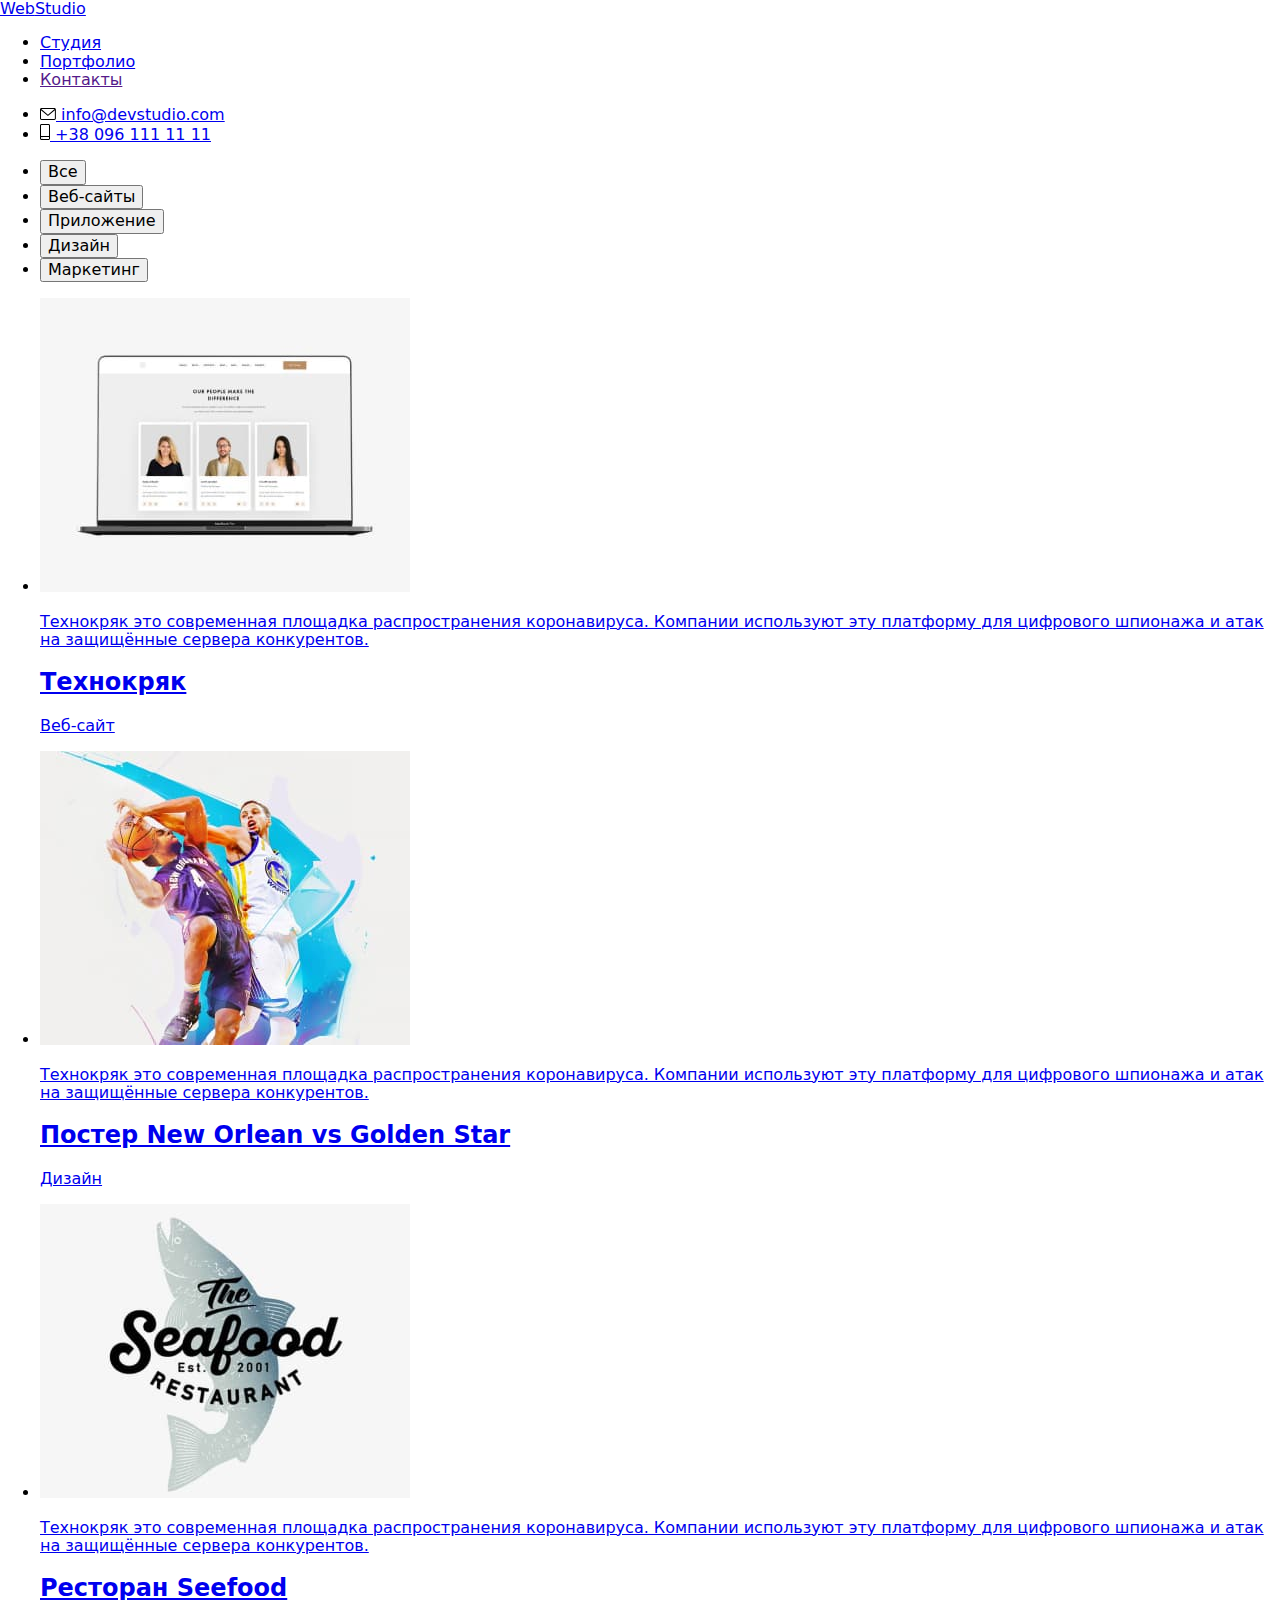
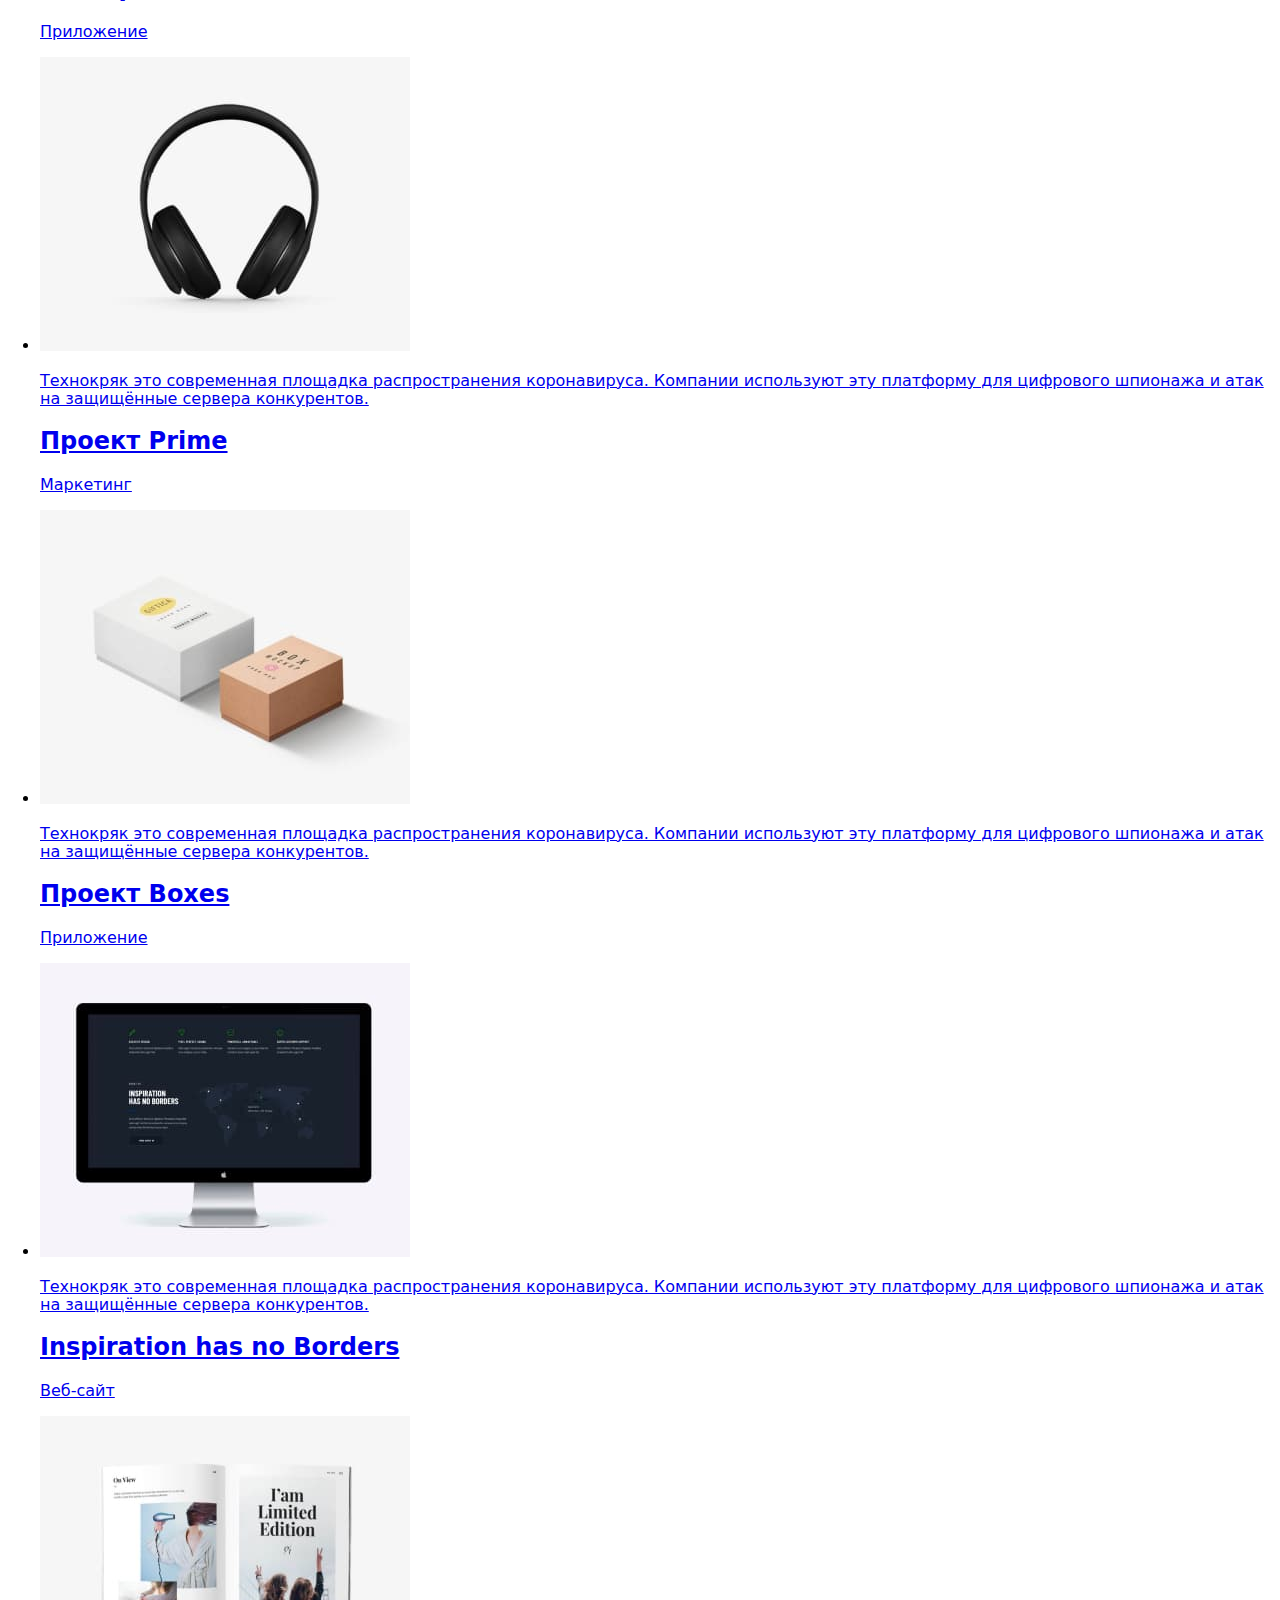
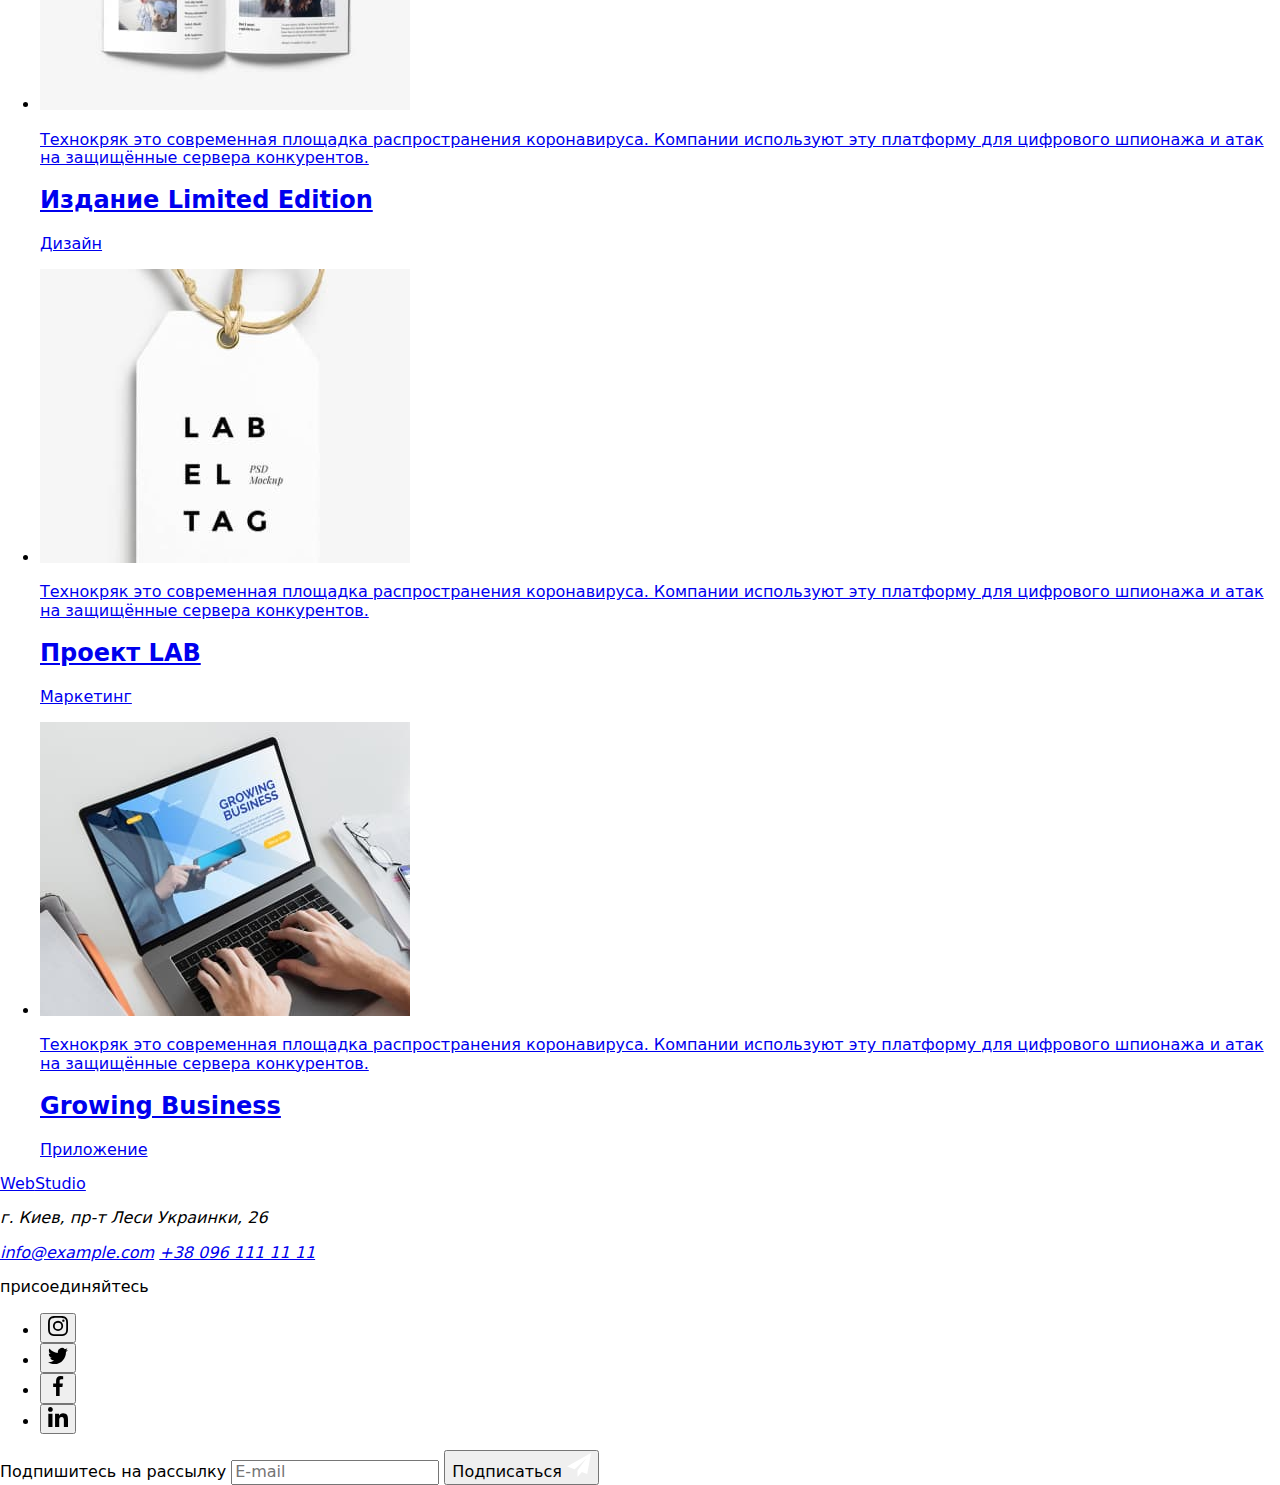
==== portfolio.html @ 0423c8b6 "1" ====
<!DOCTYPE html>
<html lang="ru">

<head>
    <meta charset="UTF-8">
    <meta http-equiv="X-UA-Compatible" content="IE=edge">
    <meta name="viewport" content="width=device-width, initial-scale=1.0">
    <title>WebStudio</title>
    <link rel="preconnect" href="https://fonts.gstatic.com">
    <link href="https://fonts.googleapis.com/css2?family=Raleway:wght@700&family=Roboto:wght@400;500;700;900&display=swap"
        rel="stylesheet">
    <link rel="stylesheet" href="https://cdnjs.cloudflare.com/ajax/libs/modern-normalize/1.0.0/modern-normalize.min.css">
    <link rel="stylesheet" href="./css/style.css">
</head>

<body>
    <!-- Шапка сайта -->
    <header class="page-header">
        <div class="container flex">
            <a class="logo" href="./index.html" lang="en">Web<span>Studio</span></a>
            <nav class="main-nav">
                <ul class="list site-nav flex">
                    <li class="item"><a class="link" href="./index.html">Студия</a></li>
                    <li class="item"><a class="link current" href="./portfolio.html">Портфолио</a></li>
                    <li class="item"><a class="link" href="">Контакты</a></li>
                </ul>
    
            </nav>
            <ul class="list contact-nav flex">
                <li class="item">
                    <a class="link link-contact" href="mailto:info@devstudio.com">
                        <svg class="contact-icon" width="16px" height="12px">
                            <use href="./images/icons.svg#icon-envelope"></use>
                        </svg>
                        info@devstudio.com
                    </a>
                </li>
                <li class="item">
                    <a class="link link-contact" href="tel:+380961111111">
                        <svg class="contact-icon" width="10px" height="16px">
                            <use href="./images/icons.svg#icon-smartphone"></use>
                        </svg>
                        +38 096 111 11 11
                    </a>
                </li>
            </ul>
        </div>
    </header>

        <!-- главная страница -->
        <main>
            <section class="section section-portfolio">
                <div class="container">
                    <h1 hidden>Наше портфолио</h1>
                    <ul class="list btn-list">
                        <li class="item">
                            <button class="btn" type="button">Все</button>
                        </li>
                        <li class="item">
                            <button class="btn" type="button">Веб-сайты</button>
                        </li>
                        <li class="item">
                            <button class="btn" type="button">Приложение</button>
                        </li>
                        <li class="item">
                            <button class="btn" type="button">Дизайн</button>
                        </li>
                        <li class="item">
                            <button class="btn" type="button">Маркетинг</button>
                        </li>
                    </ul>
                    <ul class="list portfolio-list">
                        <li class="item">
                            <div class="portfolio-list-item">
                                <a class="link" href="#">
                                    <div class="portfolio-image">
                                        <img src="./images/portfolio/website1.jpg" alt="Веб-сайт Технокряк" width="370" height="294">
                                        <p class="text-works-transcriptions">Технокряк это современная площадка распространения коронавируса. Компании
                                            используют эту платформу для цифрового
                                            шпионажа и атак на защищённые сервера конкурентов.</p>
                                    </div>
                                    <h2 class="title-works">Технокряк</h2>
                                    <p class="text-works">Веб-сайт</p>
                                </a>
                            </div>
                        </li>
                        <li class="item">
                            <div class="portfolio-list-item">
                                <a class="link" href="#">
                                    <div class="portfolio-image">
                                        <img class="portfolio-image" src="./images/portfolio/website2.jpg" alt="Постер New Orlean vs Golden Star" width="370" height="294">
                                        <p class="text-works-transcriptions">Технокряк это современная площадка распространения коронавируса. Компании
                                            используют эту платформу для цифрового
                                            шпионажа и атак на защищённые сервера конкурентов.</p>
                                    </div>
                                    <h2 class="title-works">Постер New Orlean vs Golden Star</h2>
                                    <p class="text-works">Дизайн</p>
                                </a>
                            </div>
                        </li>
                        <li class="item">
                            <div class="portfolio-list-item">
                                <a class="link" href="#">
                                    <div class="portfolio-image">
                                        <img class="portfolio-image" src="./images/portfolio/website3.jpg" alt="Приложение для ресторана Seefood" width="370" height="294">
                                        <p class="text-works-transcriptions">Технокряк это современная площадка распространения коронавируса. Компании
                                            используют эту платформу для цифрового
                                            шпионажа и атак на защищённые сервера конкурентов.</p>
                                    </div>
                                    <h2 class="title-works">Ресторан Seefood</h2>
                                    <p class="text-works">Приложение</p>
                                </a>
                            </div>
                        </li>
                        <li class="item">
                            <div class="portfolio-list-item">
                                <a class="link" href="#">
                                    <div class="portfolio-image">
                                        <img class="portfolio-image" src="./images/portfolio/website4.jpg" alt="Проект Prime" width="370" height="294">
                                        <p class="text-works-transcriptions">Технокряк это современная площадка распространения коронавируса. Компании
                                            используют эту платформу для цифрового
                                            шпионажа и атак на защищённые сервера конкурентов.</p>
                                    </div>
                                    <h2 class="title-works">Проект Prime</h2>
                                    <p class="text-works">Маркетинг</p>
                                </a>
                            </div>
                        </li>
                        <li class="item">
                            <div class="portfolio-list-item">
                                <a class="link" href="#">
                                    <div class="portfolio-image">
                                        <img class="portfolio-image" src="./images/portfolio/website5.jpg" alt="Проект Boxes" width="370" height="294">
                                        <p class="text-works-transcriptions">Технокряк это современная площадка распространения коронавируса. Компании
                                            используют эту платформу для цифрового
                                            шпионажа и атак на защищённые сервера конкурентов.</p>
                                    </div>
                                    <h2 class="title-works">Проект Boxes</h2>
                                    <p class="text-works">Приложение</p>
                                </a>
                            </div>
                        </li>
                        <li class="item">
                            <div class="portfolio-list-item">
                                <a class="link" href="#">
                                    <div class="portfolio-image">
                                        <img class="portfolio-image" src="./images/portfolio/website6.jpg" alt="Inspiration has no Borders" width="370" height="294">
                                        <p class="text-works-transcriptions">Технокряк это современная площадка распространения коронавируса. Компании
                                            используют эту платформу для цифрового
                                            шпионажа и атак на защищённые сервера конкурентов.</p>
                                    </div>
                                    <h2 class="title-works">Inspiration has no Borders</h2>
                                    <p class="text-works">Веб-сайт</p>
                                </a>
                            </div>
                        </li>
                        <li class="item">
                            <div class="portfolio-list-item">
                                <a class="link" href="#">
                                    <div class="portfolio-image">
                                        <img class="portfolio-image" src="./images/portfolio/website7.jpg" alt="Издание Limited Edition" width="370" height="294">
                                        <p class="text-works-transcriptions">Технокряк это современная площадка распространения коронавируса. Компании
                                            используют эту платформу для цифрового
                                            шпионажа и атак на защищённые сервера конкурентов.</p>
                                    </div>
                                    <h2 class="title-works">Издание Limited Edition</h2>
                                    <p class="text-works">Дизайн</p>
                                </a>
                            </div>
                        </li>
                        <li class="item">
                            <div class="portfolio-list-item">
                                <a class="link" href="#">
                                    <div class="portfolio-image">
                                        <img class="portfolio-image" src="./images/portfolio/website8.jpg" alt="Проект LAB" width="370" height="294">
                                        <p class="text-works-transcriptions">Технокряк это современная площадка распространения коронавируса. Компании
                                            используют эту платформу для цифрового
                                            шпионажа и атак на защищённые сервера конкурентов.</p>
                                    </div>
                                    <h2 class="title-works">Проект LAB</h2>
                                    <p class="text-works">Маркетинг</p>
                                </a>
                            </div>
                        </li>
                        <li class="item">
                            <div class="portfolio-list-item">
                                <a class="link" href="#">
                                    <div class="portfolio-image">
                                        <img class="portfolio-image" src="./images/portfolio/website9.jpg" alt="Growing Business" width="370" height="294">
                                        <p class="text-works-transcriptions">Технокряк это современная площадка распространения коронавируса. Компании
                                            используют эту платформу для цифрового
                                            шпионажа и атак на защищённые сервера конкурентов.</p>
                                    </div>
                                    <h2 class="title-works">Growing Business</h2>
                                    <p class="text-works">Приложение</p>
                                </a>
                            </div>
                        </li>
                    </ul>
                </div>
            </section>

        </main>
        <!-- Футер -->
        <footer class="footer">
            <div class="container footer-container">
                <div class="footer-contact">
                    <a class="logo logo-footer" href="./index.html" lang="en">Web<span>Studio</span></a>
                    <address class="footer-address">
                        <p class="address">г. Киев, пр-т Леси Украинки, 26 </p>
                        <a class="link link-contact" href="mailto:info@example.com">info@example.com</a>
                        <a class="link link-contact" href="tel:+380961111111">+38 096 111 11 11</a>
                    </address>
                </div>
                <div class="footer-social-link">
                    <p class="title">присоединяйтесь</p>
                    <ul class="social-items">
                        <li>
                            <button class="social-links">
                                <svg class="social-link" width="20" height="20">
                                    <use href="./images/icons.svg#icon-instagram"></use>
                                </svg>
                            </button>
                        </li>
                        <li>
                            <button class="social-links">
                                <svg class="social-link" width="20" height="20">
                                    <use href="./images/icons.svg#icon-twitter"></use>
                                </svg>
                            </button>
                        </li>
                        <li>
                            <button class="social-links">
                                <svg class="social-link" width="20" height="20">
                                    <use href="./images/icons.svg#icon-facebook"></use>
                                </svg>
                            </button>
                        </li>
                        <li>
                            <button class="social-links">
                                <svg class="social-link" width="20" height="20">
                                    <use href="./images/icons.svg#icon-linkedin"></use>
                                </svg>
                            </button>
                        </li>
                    </ul>
                </div>
                <form class="footer-form">
                    <label class="label-footer">
                        <span class="footer-form-text">Подпишитесь на рассылку</span>
                        <input type="text" name="subscribe" placeholder="E-mail" class="footer-input">
                    </label>
                    <button type="submit" class="btn footer-btn">
                        
                        <span>Подписаться</span>
                        <svg class="icon-send" width="24" height="24">
                            <use href="./images/icons.svg#iconsend"></use>
                        </svg>
                    
                
                    </button>
                </form>
            </div>
        </footer>
</body>
</html>
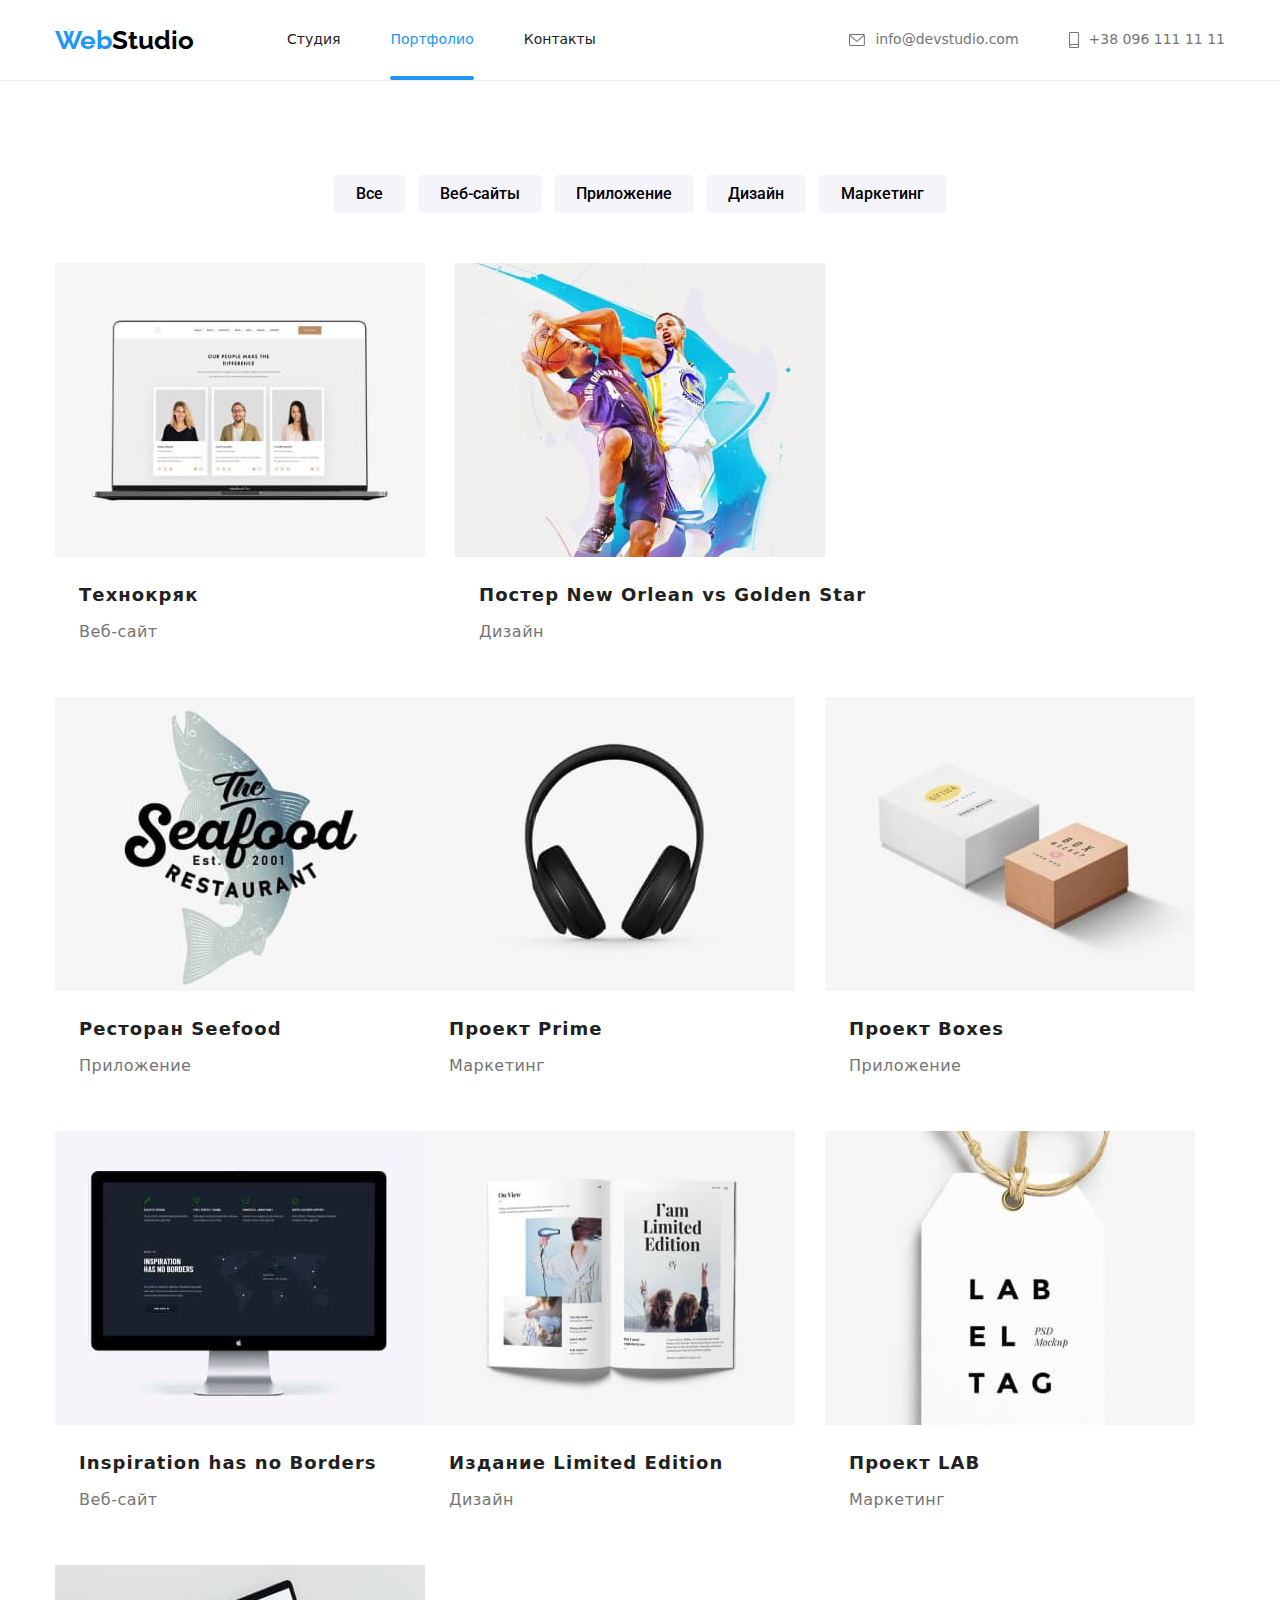
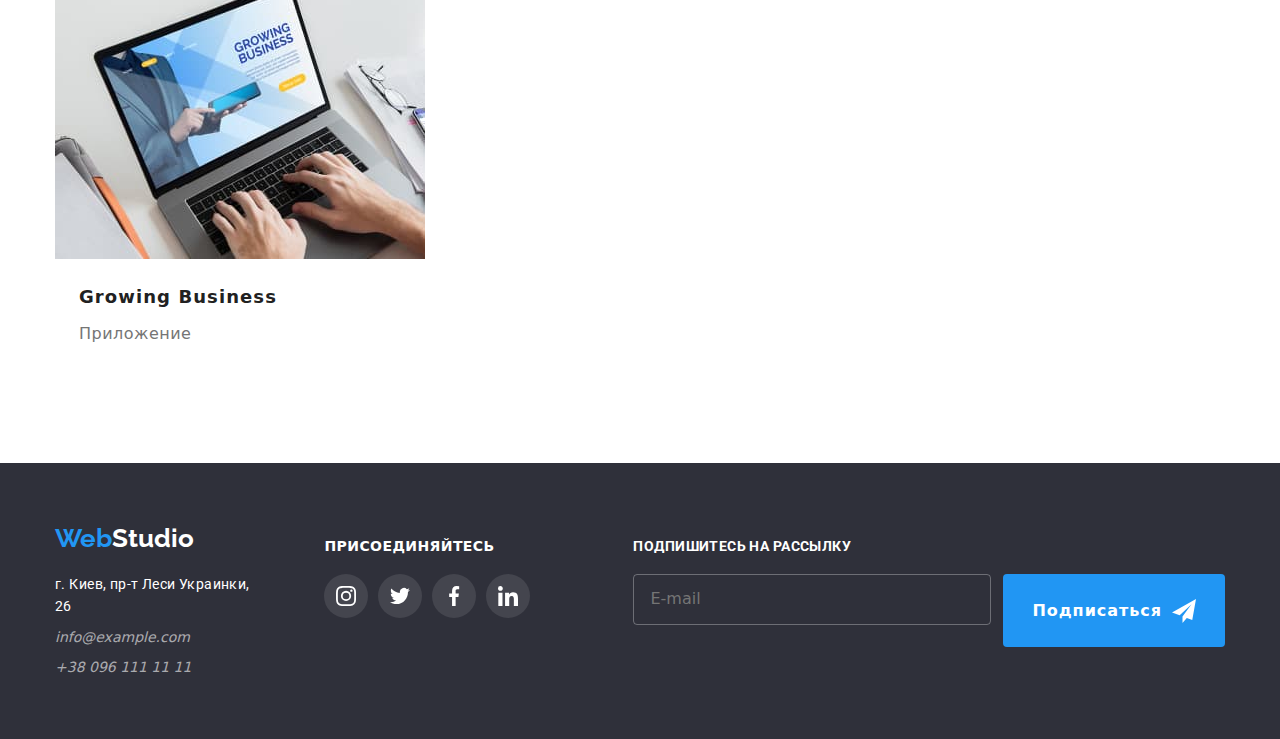
==== commit 5c548ad9: "1" ====
--- a/portfolio.html
+++ b/portfolio.html
@@ -10,34 +10,40 @@
     <link href="https://fonts.googleapis.com/css2?family=Raleway:wght@700&family=Roboto:wght@400;500;700;900&display=swap"
         rel="stylesheet">
     <link rel="stylesheet" href="https://cdnjs.cloudflare.com/ajax/libs/modern-normalize/1.0.0/modern-normalize.min.css">
-    <link rel="stylesheet" href="./css/style.css">
+    <link rel="stylesheet" href="./css/main.min.css">
 </head>
 
 <body>
     <!-- Шапка сайта -->
     <header class="page-header">
-        <div class="container flex">
-            <a class="logo" href="./index.html" lang="en">Web<span>Studio</span></a>
-            <nav class="main-nav">
-                <ul class="list site-nav flex">
-                    <li class="item"><a class="link" href="./index.html">Студия</a></li>
-                    <li class="item"><a class="link current" href="./portfolio.html">Портфолио</a></li>
-                    <li class="item"><a class="link" href="">Контакты</a></li>
+        <div class="container container-flex">
+            <a class="logo" href="./index.html" lang="en">Web<span class="logo__header">Studio</span></a>
+            <nav class="site-nav">
+                <ul class="site-nav__list">
+                    <li class="site-nav__item">
+                        <a class="site-nav__link" href="./index.html">Студия</a>
+                    </li>
+                    <li class="site-nav__item">
+                        <a class="site-nav__link current" href="./portfolio.html">Портфолио</a>
+                    </li>
+                    <li class="site-nav__item">
+                        <a class="site-nav__link" href="">Контакты</a>
+                    </li>
                 </ul>
     
             </nav>
-            <ul class="list contact-nav flex">
-                <li class="item">
-                    <a class="link link-contact" href="mailto:info@devstudio.com">
-                        <svg class="contact-icon" width="16px" height="12px">
+            <ul class="contact-nav">
+                <li class="contact-nav__item">
+                    <a class="contact-nav__link" href="mailto:info@devstudio.com">
+                        <svg class="contact-nav__icon" width="16px" height="12px">
                             <use href="./images/icons.svg#icon-envelope"></use>
                         </svg>
                         info@devstudio.com
                     </a>
                 </li>
-                <li class="item">
-                    <a class="link link-contact" href="tel:+380961111111">
-                        <svg class="contact-icon" width="10px" height="16px">
+                <li class="contact-nav__item">
+                    <a class="contact-nav__link" href="tel:+380961111111">
+                        <svg class="contact-nav__icon" width="10px" height="16px">
                             <use href="./images/icons.svg#icon-smartphone"></use>
                         </svg>
                         +38 096 111 11 11
@@ -49,150 +55,150 @@
 
         <!-- главная страница -->
         <main>
-            <section class="section section-portfolio">
+            <section class="portfolio-section">
                 <div class="container">
                     <h1 hidden>Наше портфолио</h1>
-                    <ul class="list btn-list">
-                        <li class="item">
-                            <button class="btn" type="button">Все</button>
-                        </li>
-                        <li class="item">
-                            <button class="btn" type="button">Веб-сайты</button>
-                        </li>
-                        <li class="item">
-                            <button class="btn" type="button">Приложение</button>
-                        </li>
-                        <li class="item">
-                            <button class="btn" type="button">Дизайн</button>
-                        </li>
-                        <li class="item">
-                            <button class="btn" type="button">Маркетинг</button>
+                    <ul class="portfolio-btn-list">
+                        <li class="portfolio-btn-list__item">
+                            <button class="portfolio-btn-list__btn" type="button">Все</button>
+                        </li>
+                        <li class="portfolio-btn-list__item">
+                            <button class="portfolio-btn-list__btn" type="button">Веб-сайты</button>
+                        </li>
+                        <li class="portfolio-btn-list__item">
+                            <button class="portfolio-btn-list__btn" type="button">Приложение</button>
+                        </li>
+                        <li class="portfolio-btn-list__item">
+                            <button class="portfolio-btn-list__btn" type="button">Дизайн</button>
+                        </li>
+                        <li class="portfolio-btn-list__item">
+                            <button class="portfolio-btn-list__btn" type="button">Маркетинг</button>
                         </li>
                     </ul>
-                    <ul class="list portfolio-list">
-                        <li class="item">
-                            <div class="portfolio-list-item">
-                                <a class="link" href="#">
-                                    <div class="portfolio-image">
+                    <ul class="portfolio-card-list">
+                        <li class="portfolio-card-list__item">
+                            <div class="portfolio-card-wrapper">
+                                <a class="portfolio-card-wrapper__link" href="#">
+                                    <div class="portfolio-image-wrapper">
                                         <img src="./images/portfolio/website1.jpg" alt="Веб-сайт Технокряк" width="370" height="294">
-                                        <p class="text-works-transcriptions">Технокряк это современная площадка распространения коронавируса. Компании
-                                            используют эту платформу для цифрового
-                                            шпионажа и атак на защищённые сервера конкурентов.</p>
-                                    </div>
-                                    <h2 class="title-works">Технокряк</h2>
-                                    <p class="text-works">Веб-сайт</p>
-                                </a>
-                            </div>
-                        </li>
-                        <li class="item">
-                            <div class="portfolio-list-item">
-                                <a class="link" href="#">
-                                    <div class="portfolio-image">
+                                        <p class="portfolio-image-wrapper__text">Технокряк это современная площадка распространения коронавируса. Компании
+                                            используют эту платформу для цифрового
+                                            шпионажа и атак на защищённые сервера конкурентов.</p>
+                                    </div>
+                                    <h2 class="portfolio-card-wrapper__title">Технокряк</h2>
+                                    <p class="portfolio-card-wrapper__text">Веб-сайт</p>
+                                </a>
+                            </div>
+                        </li>
+                        <li class="portfolio-card-list__item">
+                            <div class="portfolio-card-wrapper">
+                                <a class="portfolio-card-wrapper__link" href="#">
+                                    <div class="portfolio-image-wrapper">
                                         <img class="portfolio-image" src="./images/portfolio/website2.jpg" alt="Постер New Orlean vs Golden Star" width="370" height="294">
-                                        <p class="text-works-transcriptions">Технокряк это современная площадка распространения коронавируса. Компании
-                                            используют эту платформу для цифрового
-                                            шпионажа и атак на защищённые сервера конкурентов.</p>
-                                    </div>
-                                    <h2 class="title-works">Постер New Orlean vs Golden Star</h2>
-                                    <p class="text-works">Дизайн</p>
-                                </a>
-                            </div>
-                        </li>
-                        <li class="item">
-                            <div class="portfolio-list-item">
-                                <a class="link" href="#">
-                                    <div class="portfolio-image">
+                                        <p class="portfolio-image-wrapper__text">Технокряк это современная площадка распространения коронавируса. Компании
+                                            используют эту платформу для цифрового
+                                            шпионажа и атак на защищённые сервера конкурентов.</p>
+                                    </div>
+                                    <h2 class="portfolio-card-wrapper__title">Постер New Orlean vs Golden Star</h2>
+                                    <p class="portfolio-card-wrapper__text">Дизайн</p>
+                                </a>
+                            </div>
+                        </li>
+                        <li class="portfolio-card-list__item">
+                            <div class="portfolio-card-wrapper">
+                                <a class="portfolio-card-wrapper__link" href="#">
+                                    <div class="portfolio-image-wrapper">
                                         <img class="portfolio-image" src="./images/portfolio/website3.jpg" alt="Приложение для ресторана Seefood" width="370" height="294">
-                                        <p class="text-works-transcriptions">Технокряк это современная площадка распространения коронавируса. Компании
-                                            используют эту платформу для цифрового
-                                            шпионажа и атак на защищённые сервера конкурентов.</p>
-                                    </div>
-                                    <h2 class="title-works">Ресторан Seefood</h2>
-                                    <p class="text-works">Приложение</p>
-                                </a>
-                            </div>
-                        </li>
-                        <li class="item">
-                            <div class="portfolio-list-item">
-                                <a class="link" href="#">
-                                    <div class="portfolio-image">
+                                        <p class="portfolio-image-wrapper__text">Технокряк это современная площадка распространения коронавируса. Компании
+                                            используют эту платформу для цифрового
+                                            шпионажа и атак на защищённые сервера конкурентов.</p>
+                                    </div>
+                                    <h2 class="portfolio-card-wrapper__title">Ресторан Seefood</h2>
+                                    <p class="portfolio-card-wrapper__text">Приложение</p>
+                                </a>
+                            </div>
+                        </li>
+                        <li class="portfolio-card-list__item">
+                            <div class="portfolio-card-wrapper">
+                                <a class="portfolio-card-wrapper__link" href="#">
+                                    <div class="portfolio-image-wrapper">
                                         <img class="portfolio-image" src="./images/portfolio/website4.jpg" alt="Проект Prime" width="370" height="294">
-                                        <p class="text-works-transcriptions">Технокряк это современная площадка распространения коронавируса. Компании
-                                            используют эту платформу для цифрового
-                                            шпионажа и атак на защищённые сервера конкурентов.</p>
-                                    </div>
-                                    <h2 class="title-works">Проект Prime</h2>
-                                    <p class="text-works">Маркетинг</p>
-                                </a>
-                            </div>
-                        </li>
-                        <li class="item">
-                            <div class="portfolio-list-item">
-                                <a class="link" href="#">
-                                    <div class="portfolio-image">
+                                        <p class="portfolio-image-wrapper__text">Технокряк это современная площадка распространения коронавируса. Компании
+                                            используют эту платформу для цифрового
+                                            шпионажа и атак на защищённые сервера конкурентов.</p>
+                                    </div>
+                                    <h2 class="portfolio-card-wrapper__title">Проект Prime</h2>
+                                    <p class="portfolio-card-wrapper__text">Маркетинг</p>
+                                </a>
+                            </div>
+                        </li>
+                        <li class="portfolio-card-list__item">
+                            <div class="portfolio-card-wrapper">
+                                <a class="portfolio-card-wrapper__link" href="#">
+                                    <div class="portfolio-image-wrapper">
                                         <img class="portfolio-image" src="./images/portfolio/website5.jpg" alt="Проект Boxes" width="370" height="294">
-                                        <p class="text-works-transcriptions">Технокряк это современная площадка распространения коронавируса. Компании
-                                            используют эту платформу для цифрового
-                                            шпионажа и атак на защищённые сервера конкурентов.</p>
-                                    </div>
-                                    <h2 class="title-works">Проект Boxes</h2>
-                                    <p class="text-works">Приложение</p>
-                                </a>
-                            </div>
-                        </li>
-                        <li class="item">
-                            <div class="portfolio-list-item">
-                                <a class="link" href="#">
-                                    <div class="portfolio-image">
+                                        <p class="portfolio-image-wrapper__text">Технокряк это современная площадка распространения коронавируса. Компании
+                                            используют эту платформу для цифрового
+                                            шпионажа и атак на защищённые сервера конкурентов.</p>
+                                    </div>
+                                    <h2 class="portfolio-card-wrapper__title">Проект Boxes</h2>
+                                    <p class="portfolio-card-wrapper__text">Приложение</p>
+                                </a>
+                            </div>
+                        </li>
+                        <li class="portfolio-card-list__item">
+                            <div class="portfolio-card-wrapper">
+                                <a class="portfolio-card-wrapper__link" href="#">
+                                    <div class="portfolio-image-wrapper">
                                         <img class="portfolio-image" src="./images/portfolio/website6.jpg" alt="Inspiration has no Borders" width="370" height="294">
-                                        <p class="text-works-transcriptions">Технокряк это современная площадка распространения коронавируса. Компании
-                                            используют эту платформу для цифрового
-                                            шпионажа и атак на защищённые сервера конкурентов.</p>
-                                    </div>
-                                    <h2 class="title-works">Inspiration has no Borders</h2>
-                                    <p class="text-works">Веб-сайт</p>
-                                </a>
-                            </div>
-                        </li>
-                        <li class="item">
-                            <div class="portfolio-list-item">
-                                <a class="link" href="#">
-                                    <div class="portfolio-image">
+                                        <p class="portfolio-image-wrapper__text">Технокряк это современная площадка распространения коронавируса. Компании
+                                            используют эту платформу для цифрового
+                                            шпионажа и атак на защищённые сервера конкурентов.</p>
+                                    </div>
+                                    <h2 class="portfolio-card-wrapper__title">Inspiration has no Borders</h2>
+                                    <p class="portfolio-card-wrapper__text">Веб-сайт</p>
+                                </a>
+                            </div>
+                        </li>
+                        <li class="portfolio-card-list__item">
+                            <div class="portfolio-card-wrapper">
+                                <a class="portfolio-card-wrapper__link" href="#">
+                                    <div class="portfolio-image-wrapper">
                                         <img class="portfolio-image" src="./images/portfolio/website7.jpg" alt="Издание Limited Edition" width="370" height="294">
-                                        <p class="text-works-transcriptions">Технокряк это современная площадка распространения коронавируса. Компании
-                                            используют эту платформу для цифрового
-                                            шпионажа и атак на защищённые сервера конкурентов.</p>
-                                    </div>
-                                    <h2 class="title-works">Издание Limited Edition</h2>
-                                    <p class="text-works">Дизайн</p>
-                                </a>
-                            </div>
-                        </li>
-                        <li class="item">
-                            <div class="portfolio-list-item">
-                                <a class="link" href="#">
-                                    <div class="portfolio-image">
+                                        <p class="portfolio-image-wrapper__text">Технокряк это современная площадка распространения коронавируса. Компании
+                                            используют эту платформу для цифрового
+                                            шпионажа и атак на защищённые сервера конкурентов.</p>
+                                    </div>
+                                    <h2 class="portfolio-card-wrapper__title">Издание Limited Edition</h2>
+                                    <p class="portfolio-card-wrapper__text">Дизайн</p>
+                                </a>
+                            </div>
+                        </li>
+                        <li class="portfolio-card-list__item">
+                            <div class="portfolio-card-wrapper">
+                                <a class="portfolio-card-wrapper__link" href="#">
+                                    <div class="portfolio-image-wrapper">
                                         <img class="portfolio-image" src="./images/portfolio/website8.jpg" alt="Проект LAB" width="370" height="294">
-                                        <p class="text-works-transcriptions">Технокряк это современная площадка распространения коронавируса. Компании
-                                            используют эту платформу для цифрового
-                                            шпионажа и атак на защищённые сервера конкурентов.</p>
-                                    </div>
-                                    <h2 class="title-works">Проект LAB</h2>
-                                    <p class="text-works">Маркетинг</p>
-                                </a>
-                            </div>
-                        </li>
-                        <li class="item">
-                            <div class="portfolio-list-item">
-                                <a class="link" href="#">
-                                    <div class="portfolio-image">
+                                        <p class="portfolio-image-wrapper__text">Технокряк это современная площадка распространения коронавируса. Компании
+                                            используют эту платформу для цифрового
+                                            шпионажа и атак на защищённые сервера конкурентов.</p>
+                                    </div>
+                                    <h2 class="portfolio-card-wrapper__title">Проект LAB</h2>
+                                    <p class="portfolio-card-wrapper__text">Маркетинг</p>
+                                </a>
+                            </div>
+                        </li>
+                        <li class="portfolio-card-list__item">
+                            <div class="portfolio-card-wrapper">
+                                <a class="portfolio-card-wrapper__link" href="#">
+                                    <div class="portfolio-image-wrapper">
                                         <img class="portfolio-image" src="./images/portfolio/website9.jpg" alt="Growing Business" width="370" height="294">
-                                        <p class="text-works-transcriptions">Технокряк это современная площадка распространения коронавируса. Компании
-                                            используют эту платформу для цифрового
-                                            шпионажа и атак на защищённые сервера конкурентов.</p>
-                                    </div>
-                                    <h2 class="title-works">Growing Business</h2>
-                                    <p class="text-works">Приложение</p>
+                                        <p class="portfolio-image-wrapper__text">Технокряк это современная площадка распространения коронавируса. Компании
+                                            используют эту платформу для цифрового
+                                            шпионажа и атак на защищённые сервера конкурентов.</p>
+                                    </div>
+                                    <h2 class="portfolio-card-wrapper__title">Growing Business</h2>
+                                    <p class="portfolio-card-wrapper__text">Приложение</p>
                                 </a>
                             </div>
                         </li>
@@ -203,42 +209,43 @@
         </main>
         <!-- Футер -->
         <footer class="footer">
-            <div class="container footer-container">
+            <div class="footer__container">
                 <div class="footer-contact">
-                    <a class="logo logo-footer" href="./index.html" lang="en">Web<span>Studio</span></a>
-                    <address class="footer-address">
-                        <p class="address">г. Киев, пр-т Леси Украинки, 26 </p>
-                        <a class="link link-contact" href="mailto:info@example.com">info@example.com</a>
-                        <a class="link link-contact" href="tel:+380961111111">+38 096 111 11 11</a>
+                    <a class="footer-contact__logo" href="./index.html" lang="en">Web<span
+                            class="footer-contact__logo--footer">Studio</span></a>
+                    <address class="footer-contact__wrapper">
+                        <p class="footer-contact__wrapper--address">г. Киев, пр-т Леси Украинки, 26 </p>
+                        <a class="footer-contact__wrapper--mail" href="mailto:info@example.com">info@example.com</a>
+                        <a class="footer-contact__wrapper--tel" href="tel:+380961111111">+38 096 111 11 11</a>
                     </address>
                 </div>
-                <div class="footer-social-link">
-                    <p class="title">присоединяйтесь</p>
-                    <ul class="social-items">
-                        <li>
-                            <button class="social-links">
-                                <svg class="social-link" width="20" height="20">
+                <div class="footer-social-links">
+                    <p class="footer-social-links__title">присоединяйтесь</p>
+                    <ul class="footer-social-links__list">
+                        <li class="footer-social-links__item">
+                            <button class="footer-social-links__btn">
+                                <svg class="footer-social-links__icon" width="20" height="20">
                                     <use href="./images/icons.svg#icon-instagram"></use>
                                 </svg>
                             </button>
                         </li>
-                        <li>
-                            <button class="social-links">
-                                <svg class="social-link" width="20" height="20">
+                        <li class="footer-social-links__item">
+                            <button class="footer-social-links__btn">
+                                <svg class="footer-social-links__icon" width="20" height="20">
                                     <use href="./images/icons.svg#icon-twitter"></use>
                                 </svg>
                             </button>
                         </li>
-                        <li>
-                            <button class="social-links">
-                                <svg class="social-link" width="20" height="20">
+                        <li class="footer-social-links__item">
+                            <button class="footer-social-links__btn">
+                                <svg class="footer-social-links__icon" width="20" height="20">
                                     <use href="./images/icons.svg#icon-facebook"></use>
                                 </svg>
                             </button>
                         </li>
-                        <li>
-                            <button class="social-links">
-                                <svg class="social-link" width="20" height="20">
+                        <li class="footer-social-links__item">
+                            <button class="footer-social-links__btn">
+                                <svg class="footer-social-links__icon" width="20" height="20">
                                     <use href="./images/icons.svg#icon-linkedin"></use>
                                 </svg>
                             </button>
@@ -246,18 +253,18 @@
                     </ul>
                 </div>
                 <form class="footer-form">
-                    <label class="label-footer">
-                        <span class="footer-form-text">Подпишитесь на рассылку</span>
-                        <input type="text" name="subscribe" placeholder="E-mail" class="footer-input">
+                    <label class="footer-form__label">
+                        <span class="footer-form__text">Подпишитесь на рассылку</span>
+                        <input type="text" name="subscribe" placeholder="E-mail" class="footer-form__input">
                     </label>
-                    <button type="submit" class="btn footer-btn">
-                        
+                    <button type="submit" class="footer-form__btn">
+                        <!-- <div class="footer-btn-icon"> -->
                         <span>Подписаться</span>
-                        <svg class="icon-send" width="24" height="24">
+                        <svg class="footer-form__icon" width="24" height="24">
                             <use href="./images/icons.svg#iconsend"></use>
                         </svg>
-                    
-                
+                        <!-- </div> -->
+        
                     </button>
                 </form>
             </div>
--- a/css/main.min.css
+++ b/css/main.min.css
@@ -0,0 +1,2 @@
+h1,h2,h3,h4,h5,h6{margin:0}p{margin:0}ul,li{margin:0;padding:0;list-style-type:none}button{padding:0}svg{display:block}img{display:block}a{font-weight:500;font-size:14px;line-height:1.14;color:#212121;text-decoration:none;-webkit-transition:color 250ms cubic-bezier(0.4, 0, 0.2, 1);transition:color 250ms cubic-bezier(0.4, 0, 0.2, 1)}a:hover,a:focus{color:#2196f3}.hero-section,.feature-section,.our-team-section,.our-client-section{padding-top:94px;padding-bottom:94px;font-size:14px;line-height:1.71}.feature-section__title,.our-team-section__title,.our-client-section__title{font-weight:bold;font-size:36px;line-height:1.17;text-align:center;margin-bottom:50px}.feature-list__title{font-weight:bold;font-size:14px;letter-spacing:0.03em;line-height:1.15;text-transform:uppercase;margin-bottom:10px}.feature-list__text,.card-team__text,.footer-contact__wrapper--address,.footer-form__text{font-family:Roboto;font-style:normal;font-weight:normal;font-size:14px;letter-spacing:0.03em;color:#757575}.container,.footer__container{margin-left:auto;margin-right:auto;padding-left:15px;padding-right:15px;width:1200px}.container-flex{display:-webkit-box;display:-ms-flexbox;display:flex;-webkit-box-align:center;-ms-flex-align:center;align-items:center}.page-header{border-bottom:1px solid #ececec}.site-nav__list{display:-webkit-box;display:-ms-flexbox;display:flex;-webkit-box-align:center;-ms-flex-align:center;align-items:center;margin:0;padding-left:93px;font-weight:500;font-size:14px;line-height:1.14;list-style-type:none}.site-nav__item{margin:0}.site-nav__item+.site-nav__item{margin-left:50px}.site-nav__link{padding:32px 0;display:block;font-weight:500;font-size:14px;line-height:1.14;color:#212121;text-decoration:none;-webkit-transition:color 250ms cubic-bezier(0.4, 0, 0.2, 1);transition:color 250ms cubic-bezier(0.4, 0, 0.2, 1)}.site-nav__link.current{position:relative;color:#2196f3}.site-nav__link.current::after{content:'';display:block;width:100%;height:4px;background-color:#2196f3;border-radius:2px;position:absolute;left:0;bottom:0}.site-nav__link:hover,.site-nav__link:focus{color:#2196f3}.contact-nav{display:-webkit-box;display:-ms-flexbox;display:flex;margin-left:auto}.contact-nav__item{font-weight:500;font-size:14px;line-height:1.14;list-style-type:none}.contact-nav__item+.contact-nav__item{margin-left:50px}.contact-nav__link{display:-webkit-box;display:-ms-flexbox;display:flex;-webkit-box-align:center;-ms-flex-align:center;align-items:center;color:#757575;text-decoration:none}.contact-nav__icon{margin-right:10px;fill:currentColor;-webkit-transition:fill 250ms cubic-bezier(0.4, 0, 0.2, 1),color 250ms cubic-bezier(0.4, 0, 0.2, 1);transition:fill 250ms cubic-bezier(0.4, 0, 0.2, 1),color 250ms cubic-bezier(0.4, 0, 0.2, 1)}.contact-nav__link:hover,.contact-nav__link:focus{color:#2196f3;fill:var(--accent-blue)}.logo,.footer-contact__logo{color:#2196f3;font-family:Raleway;font-weight:bold;font-size:26px;line-height:1.19;text-decoration:none}.logo .logo__header,.footer-contact__logo .logo__header{color:#000}.hero-section{text-align:center;max-width:1600px;margin-left:auto;margin-right:auto;background-image:-webkit-gradient(linear, left top, right top, from(rgba(47,48,58,0.4)), to(rgba(47,48,58,0.4))),url("../../images/backgroundhero.png");background-image:linear-gradient(to right, rgba(47,48,58,0.4), rgba(47,48,58,0.4)),url("../../images/backgroundhero.png");background-repeat:no-repeat;background-position:50% 50%}.hero-section__block{padding:106px 237px 106px 237px}.hero-section__title{margin:0 0 30px;font-weight:900;font-size:44px;line-height:137%;color:#fff;text-transform:uppercase}.hero-section__btn,.modal-btn{background-color:#2196f3;font-weight:bold;font-size:16px;line-height:1.88;text-align:center;color:#fff;width:200px;border:transparent;border-radius:4px;padding:10px 32px}.feature-list{display:-webkit-box;display:-ms-flexbox;display:flex;margin-bottom:94px;list-style:none}.feature-list__icons{display:block;padding:25px 100px;margin-bottom:30px;background-color:#f5f4fa;border-radius:4px;text-align:center}.feature-list__item{width:calc((100% - 90px) / 4)}.feature-list__item:not(:last-child){margin-right:30px}.feature-list__text{line-height:1.82}.our-skills-list{display:-webkit-box;display:-ms-flexbox;display:flex;list-style:none;padding:0}.our-skills-list__item{position:relative}.our-skills-list__item:not(:last-child){margin-right:30px}.our-skills-list__image{display:block}.our-skills-list__text{position:absolute;width:100%;left:0;bottom:0;display:block;padding:27px 0;text-align:center;background-color:rgba(47,48,58,0.8);color:#fff;text-transform:uppercase;font-weight:bold;font-size:14px;line-height:1.14;letter-spacing:0.03em}.our-team-section{background-color:#f5f4fa}.our-team-section__list{display:-webkit-box;display:-ms-flexbox;display:flex;text-align:center}.our-team-section__item{background-color:#fff;display:block;-webkit-box-shadow:0px 1px 3px rgba(0,0,0,0.12),0px 1px 1px rgba(0,0,0,0.14),0px 2px 1px rgba(0,0,0,0.2);box-shadow:0px 1px 3px rgba(0,0,0,0.12),0px 1px 1px rgba(0,0,0,0.14),0px 2px 1px rgba(0,0,0,0.2);border-radius:0px 0px 4px 4px}.our-team-section__item:not(:last-child){margin-right:30px}.card-team__title{font-weight:500;font-size:16px;line-height:119%;letter-spacing:0.03em;padding-top:30px}.card-team__text{font-size:16px;line-height:1.19;padding-top:10px;padding-bottom:16px}.social-links,.footer-social-links__list{display:-webkit-box;display:-ms-flexbox;display:flex;-webkit-box-pack:center;-ms-flex-pack:center;justify-content:center;padding-bottom:30px}.social-links__btn,.footer-social-links__btn{display:block;margin-right:10px;padding:12px;color:#afb1b8;background-color:#fff;border:none;border-radius:50%;-webkit-transition:color 250ms cubic-bezier(0.4, 0, 0.2, 1),background-color 250ms cubic-bezier(0.4, 0, 0.2, 1);transition:color 250ms cubic-bezier(0.4, 0, 0.2, 1),background-color 250ms cubic-bezier(0.4, 0, 0.2, 1)}.social-links__icon{text-align:center;fill:currentColor}.social-links__btn:hover,.footer-social-links__btn:hover,.social-links__btn:focus,.footer-social-links__btn:focus{background-color:#2196f3;color:#fff}.our-client-section__list{display:-webkit-box;display:-ms-flexbox;display:flex;-webkit-box-pack:center;-ms-flex-pack:center;justify-content:center}.our-client-section__items{padding:16px 32px;border:1px solid #afb1b8;border-radius:4px;color:#afb1b8;-webkit-transition:color 250ms cubic-bezier(0.4, 0, 0.2, 1),border 250ms cubic-bezier(0.4, 0, 0.2, 1);transition:color 250ms cubic-bezier(0.4, 0, 0.2, 1),border 250ms cubic-bezier(0.4, 0, 0.2, 1)}.our-client-section__items:not(:last-child){margin-right:30px}.our-client-section__items:hover,.our-client-section__items:focus{color:#2196f3;border:1px solid #2196f3}.our-client-section__icon{fill:currentColor}.our-client-section__items--one{padding:7px 33px 6px 32px}.our-client-section__items--two{padding:3px 33px 5px}.our-client-section__items--three{padding:8px 33px 10px 29px}.our-client-section__items--four{padding:9px 11px 10px}.our-client-section__items--five{padding:7px 22px 8px}.our-client-section__items--six{padding:7px 6px 9px}.portfolio-section{padding-top:94px;padding-bottom:94px;font-size:14px;line-height:1.71}.portfolio-btn-list{margin-bottom:50px;text-align:center}.portfolio-btn-list__item{display:inline-block;letter-spacing:0.03em;-webkit-transition:-webkit-box-shadow 250ms cubic-bezier(0.4, 0, 0.2, 1);transition:-webkit-box-shadow 250ms cubic-bezier(0.4, 0, 0.2, 1);transition:box-shadow 250ms cubic-bezier(0.4, 0, 0.2, 1);transition:box-shadow 250ms cubic-bezier(0.4, 0, 0.2, 1), -webkit-box-shadow 250ms cubic-bezier(0.4, 0, 0.2, 1)}.portfolio-btn-list__item:not(:last-child){margin-right:8px}.portfolio-btn-list__item:hover,.portfolio-btn-list__item:focus{-webkit-box-shadow:0px 3px 1px rgba(0,0,0,0.1),0px 1px 2px rgba(0,0,0,0.08),0px 2px 2px rgba(0,0,0,0.12);box-shadow:0px 3px 1px rgba(0,0,0,0.1),0px 1px 2px rgba(0,0,0,0.08),0px 2px 2px rgba(0,0,0,0.12)}.portfolio-btn-list__btn{padding:6px 22px;border:transparent;border-radius:4px;font-family:Roboto;font-weight:500;background-color:#f5f4fa;font-size:16px;line-height:1.63;text-align:center;cursor:pointer;-webkit-transition:color 250ms cubic-bezier(0.4, 0, 0.2, 1),background-color 250ms cubic-bezier(0.4, 0, 0.2, 1);transition:color 250ms cubic-bezier(0.4, 0, 0.2, 1),background-color 250ms cubic-bezier(0.4, 0, 0.2, 1)}.portfolio-btn-list__btn:hover,.portfolio-btn-list__btn:focus{background-color:#2196f3;color:#fff}.portfolio-card-list{display:-webkit-box;display:-ms-flexbox;display:flex;-ms-flex-wrap:wrap;flex-wrap:wrap}.portfolio-card-list__item:not(:nth-child(3n+3)){margin-right:30px}.portfolio-card-list__item:not(:nth-child(n+7)){margin-bottom:30px}.portfolio-card-list__item:hover,.portfolio-card-list__item:focus{-webkit-box-shadow:0px 1px 1px rgba(0,0,0,0.12),0px 4px 4px rgba(0,0,0,0.06),1px 4px 6px rgba(0,0,0,0.16);box-shadow:0px 1px 1px rgba(0,0,0,0.12),0px 4px 4px rgba(0,0,0,0.06),1px 4px 6px rgba(0,0,0,0.16)}.portfolio-card-wrapper{background-color:#fff;overflow:hidden}.portfolio-card-wrapper__link:hover,.portfolio-card-wrapper__link:focus{color:#000}.portfolio-card-wrapper__title{margin-top:20px;padding-left:24px;padding-right:auto;font-weight:bold;font-size:18px;line-height:2;letter-spacing:0.06em}.portfolio-card-wrapper__text{margin-top:4px;padding-bottom:20px;padding-left:24px;font-size:16px;line-height:1.88;letter-spacing:0.03em;color:#757575}.portfolio-image-wrapper{position:relative}.portfolio-image-wrapper__text{position:absolute;bottom:0;left:0;width:100%;height:100%;font-weight:normal;font-size:18px;line-height:1.56;letter-spacing:0.03em;color:#fff;background-color:#2196f3;opacity:0.9;padding:63px 24px;-webkit-transform:scaleY(0);transform:scaleY(0);-webkit-transform-origin:bottom;transform-origin:bottom;-webkit-transition:color 250ms cubic-bezier(0.4, 0, 0.2, 1),-webkit-transform 250ms cubic-bezier(0.4, 0, 0.2, 1),-webkit-box-shadow 250ms cubic-bezier(0.4, 0, 0.2, 1);transition:color 250ms cubic-bezier(0.4, 0, 0.2, 1),-webkit-transform 250ms cubic-bezier(0.4, 0, 0.2, 1),-webkit-box-shadow 250ms cubic-bezier(0.4, 0, 0.2, 1);transition:transform 250ms cubic-bezier(0.4, 0, 0.2, 1),box-shadow 250ms cubic-bezier(0.4, 0, 0.2, 1),color 250ms cubic-bezier(0.4, 0, 0.2, 1);transition:transform 250ms cubic-bezier(0.4, 0, 0.2, 1),box-shadow 250ms cubic-bezier(0.4, 0, 0.2, 1),color 250ms cubic-bezier(0.4, 0, 0.2, 1),-webkit-transform 250ms cubic-bezier(0.4, 0, 0.2, 1),-webkit-box-shadow 250ms cubic-bezier(0.4, 0, 0.2, 1)}.portfolio-image-wrapper:hover .portfolio-image-wrapper__text,.portfolio-image-wrapper:focus .portfolio-image-wrapper__text{-webkit-transform:scaleY(1);transform:scaleY(1);opacity:0.9}.backdrop{position:fixed;top:0;left:0;width:100%;height:100%;background:rgba(0,0,0,0.2);opacity:1;-webkit-transition:opacity 250ms cubic-bezier(0.4, 0, 0.2, 1);transition:opacity 250ms cubic-bezier(0.4, 0, 0.2, 1)}.backdrop.is-hidden{opacity:0;pointer-events:none;visibility:hidden}.backdrop.is-hidden .modal{-webkit-transform:translate(-50%, -50%) scale(0);transform:translate(-50%, -50%) scale(0)}.modal{position:absolute;top:50%;left:50%;-webkit-transform:translate(-50%, -50%) scale(1);transform:translate(-50%, -50%) scale(1);background-color:#fff;-webkit-box-shadow:0px 1px 3px rgba(0,0,0,0.12),0px 1px 1px rgba(0,0,0,0.14),0px 2px 1px rgba(0,0,0,0.2);box-shadow:0px 1px 3px rgba(0,0,0,0.12),0px 1px 1px rgba(0,0,0,0.14),0px 2px 1px rgba(0,0,0,0.2);border-radius:4px;-webkit-transition:-webkit-transform 250ms cubic-bezier(0.4, 0, 0.2, 1);transition:-webkit-transform 250ms cubic-bezier(0.4, 0, 0.2, 1);transition:transform 250ms cubic-bezier(0.4, 0, 0.2, 1);transition:transform 250ms cubic-bezier(0.4, 0, 0.2, 1), -webkit-transform 250ms cubic-bezier(0.4, 0, 0.2, 1)}.modal__close-btn{position:absolute;top:8px;right:8px;padding:9px 9px 10px 10px;border:1px solid rgba(0,0,0,0.1);border-radius:50%;background-color:#fff;cursor:pointer}.modal__close-icon{-webkit-transition:fill 250ms cubic-bezier(0.4, 0, 0.2, 1);transition:fill 250ms cubic-bezier(0.4, 0, 0.2, 1)}.modal__close-icon:hover{fill:#2196f3}.block-form{padding:40px;-webkit-box-shadow:0px 1px 3px rgba(0,0,0,0.12),0px 1px 1px rgba(0,0,0,0.14),0px 2px 1px rgba(0,0,0,0.2);box-shadow:0px 1px 3px rgba(0,0,0,0.12),0px 1px 1px rgba(0,0,0,0.14),0px 2px 1px rgba(0,0,0,0.2);border-radius:4px}.block-form__title{font-weight:bold;font-size:20px;line-height:1.15;text-align:center;letter-spacing:0.03em;margin-bottom:12px}.contact-form{display:-webkit-box;display:-ms-flexbox;display:flex;-webkit-box-orient:vertical;-webkit-box-direction:normal;-ms-flex-direction:column;flex-direction:column}.contact-form__label,.contact-form__label--area,.contact-form__label--agreement{position:relative;font-size:12px;font-style:normal;line-height:1.17;letter-spacing:0.01em;color:#757575;margin-bottom:10px}.contact-form__text{display:block;margin-bottom:4px}.contact-form__input{width:448px;outline:none;border:1px solid rgba(33,33,33,0.2);border-radius:4px;padding:11px 41px;font-family:Roboto, sans-serif;font-style:normal;font-weight:normal;font-size:14px;line-height:1.15;letter-spacing:0.01em}.contact-form__icon{position:absolute;bottom:14px;left:15px;-webkit-transition:border 250ms cubic-bezier(0.4, 0, 0.2, 1),fill 250ms cubic-bezier(0.4, 0, 0.2, 1);transition:border 250ms cubic-bezier(0.4, 0, 0.2, 1),fill 250ms cubic-bezier(0.4, 0, 0.2, 1)}.contact-form__label:focus-within .contact-form__icon,.contact-form__label--area:focus-within .contact-form__icon,.contact-form__label--agreement:focus-within .contact-form__icon{border:1px solid #2196f3;fill:#2196f3;border:none}.contact-form .label-form .form-input{-webkit-transition:border 250ms cubic-bezier(0.4, 0, 0.2, 1),border-color 250ms cubic-bezier(0.4, 0, 0.2, 1);transition:border 250ms cubic-bezier(0.4, 0, 0.2, 1),border-color 250ms cubic-bezier(0.4, 0, 0.2, 1)}.contact-form__label:focus-within .contact-form__input,.contact-form__label--area:focus-within .contact-form__input,.contact-form__label--agreement:focus-within .contact-form__input{border:1px solid #2196f3;border-color:color-accent}.contact-form__label--area{margin-bottom:20px}.contact-form__input--area{width:100%;padding:11px 15px;resize:none;font-size:12px;line-height:1.17;letter-spacing:0.01em}.contact-form__label--agreement{display:inline-block;margin-bottom:30px;padding:0 15px}.contact-form__input--checkbox{position:absolute;-webkit-appearance:none;-moz-appearance:none;appearance:none}.contact-form__input--checkbox:checked+.checkbox{background-color:#2196f3;background-image:url("../images/svg/iconcheck.svg");background-size:contain;background-origin:border-box;border-color:#2196f3}.contact-form__text--agreement{font-weight:normal;font-size:14px;line-height:1.71;letter-spacing:0.03em;margin-left:7px}.contact-form__text--agreement-accent{color:#2196f3}.checkbox{display:inline-block;width:16px;height:15px;border:2px solid #212121;border-radius:2px}.modal-btn{margin:auto}.footer{background-color:#2f303a}.footer__container{display:-webkit-box;display:-ms-flexbox;display:flex;padding-top:60px;padding-bottom:60px}.footer-contact{margin-right:70px}.footer-contact__logo{display:block;margin-bottom:20px}.footer-contact__logo--footer{color:#fff}.footer-contact__wrapper--address{line-height:1.55;color:#fff;margin-bottom:9px}.footer-contact__wrapper--mail,.footer-contact__wrapper--tel{display:block;font-size:14px;line-height:1.55;color:rgba(255,255,255,0.6)}.footer-contact__wrapper--mail{margin-bottom:9px}.footer-social-links{padding-top:15px}.footer-social-links__title{margin-bottom:20px;font-weight:bold;font-size:14px;line-height:1.15;letter-spacing:0.03em;text-transform:uppercase;color:#fff}.footer-social-links__btn{background-color:rgba(255,255,255,0.1);fill:#fff}.footer-form{display:-webkit-box;display:-ms-flexbox;display:flex;-webkit-box-orient:horizontal;-webkit-box-direction:normal;-ms-flex-direction:row;flex-direction:row;padding-top:15px;padding-bottom:32px;margin-left:93px}.footer-form__text{font-weight:bold;display:block;text-transform:uppercase;color:#fff;margin-bottom:20px}.footer-form__input{outline:none;width:358px;padding:15px 16px;border:1px solid rgba(255,255,255,0.3);border-radius:4px;background-color:transparent;color:#fff}.footer-form__label{display:-webkit-box;display:-ms-flexbox;display:flex;-webkit-box-orient:vertical;-webkit-box-direction:normal;-ms-flex-direction:column;flex-direction:column;margin-right:12px}.footer-form__icon{display:block;margin-left:10px}.footer-form__btn{display:-webkit-box;display:-ms-flexbox;display:flex;-webkit-box-align:center;-ms-flex-align:center;align-items:center;background-color:#2196f3;font-weight:bold;font-style:normal;font-size:16px;line-height:1.88;letter-spacing:0.06em;text-align:center;color:#fff;padding:0 29px;border:transparent;border-radius:4px;margin-top:36px}
+/*# sourceMappingURL=main.min.css.map */